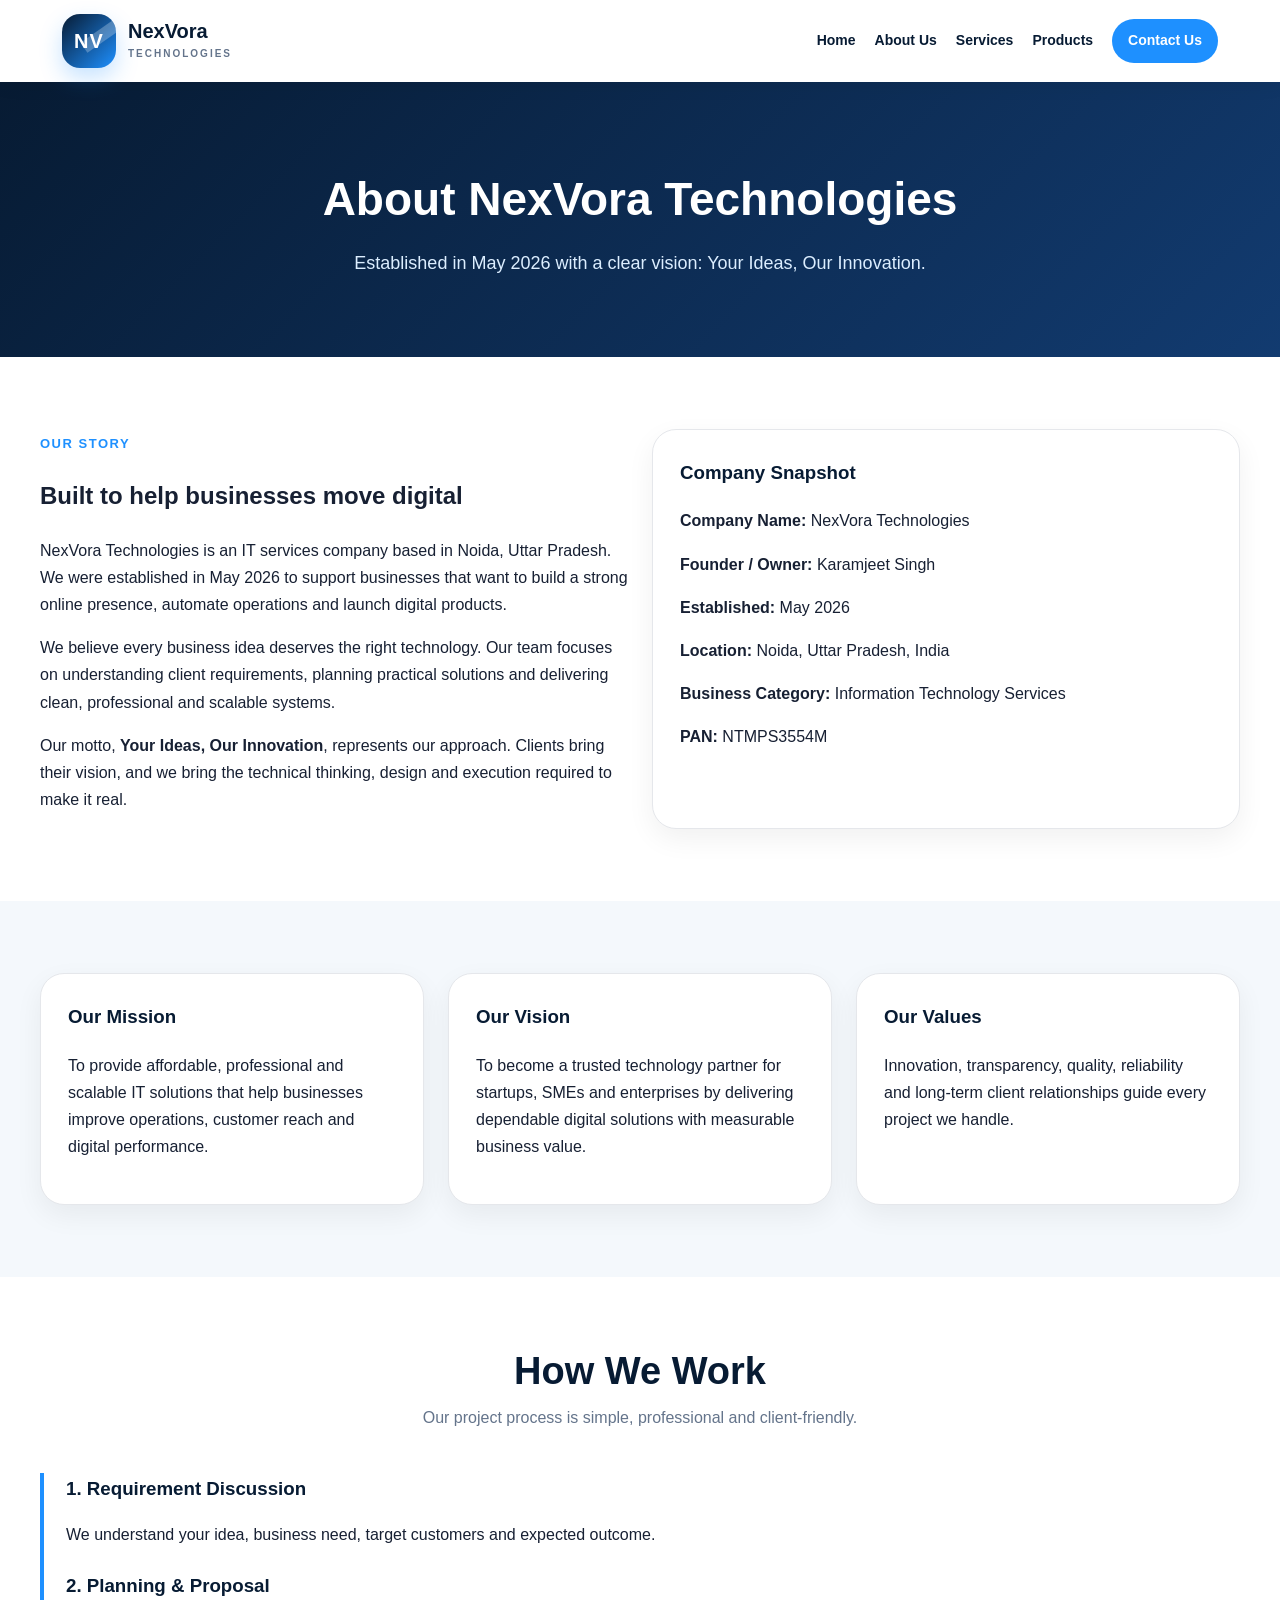
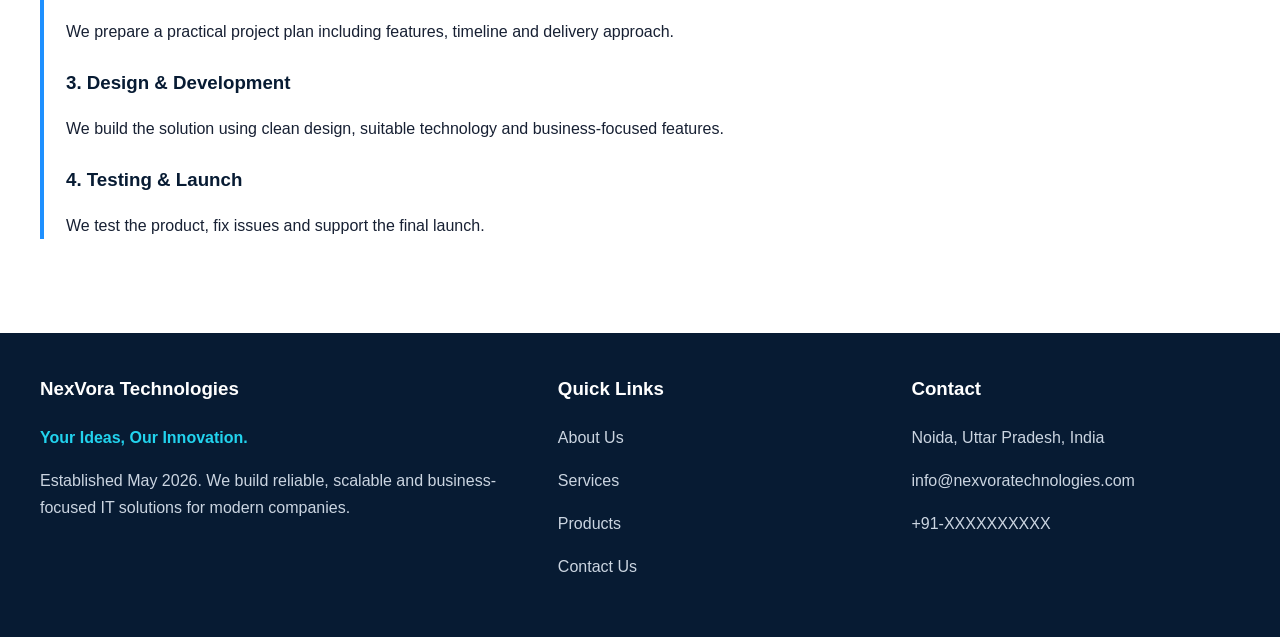
==== about.html @ 5069bb10 "Add files via upload" ====
<!DOCTYPE html>
<html lang="en">
<head>
  <meta charset="UTF-8">
  <meta name="viewport" content="width=device-width, initial-scale=1.0">
  <title>About Us | NexVora Technologies</title>
  <meta name="description" content="NexVora Technologies - Your Ideas, Our Innovation. IT services, software development, websites, apps, products and digital solutions.">
  <link rel="stylesheet" href="style.css">
</head>
<body>

<header class="header">
  <nav class="navbar">
    <a class="brand" href="index.html">
      <div class="logo"><span>NV</span></div>
      <div class="brand-text">
        <b>NexVora</b>
        <small>TECHNOLOGIES</small>
      </div>
    </a>
    <div class="nav-links">
      <a href="index.html">Home</a>
      <a href="about.html">About Us</a>
      <a href="services.html">Services</a>
      <a href="products.html">Products</a>
      <a class="contact-pill" href="contact.html">Contact Us</a>
    </div>
  </nav>
</header>


<section class="page-hero">
  <h1>About NexVora Technologies</h1>
  <p>Established in May 2026 with a clear vision: Your Ideas, Our Innovation.</p>
</section>

<section class="section">
  <div class="container grid grid-2">
    <div>
      <span class="kicker">Our Story</span>
      <h2>Built to help businesses move digital</h2>
      <p>NexVora Technologies is an IT services company based in Noida, Uttar Pradesh. We were established in May 2026 to support businesses that want to build a strong online presence, automate operations and launch digital products.</p>
      <p>We believe every business idea deserves the right technology. Our team focuses on understanding client requirements, planning practical solutions and delivering clean, professional and scalable systems.</p>
      <p>Our motto, <b>Your Ideas, Our Innovation</b>, represents our approach. Clients bring their vision, and we bring the technical thinking, design and execution required to make it real.</p>
    </div>
    <div class="card">
      <h3>Company Snapshot</h3>
      <p><b>Company Name:</b> NexVora Technologies</p>
      <p><b>Founder / Owner:</b> Karamjeet Singh</p>
      <p><b>Established:</b> May 2026</p>
      <p><b>Location:</b> Noida, Uttar Pradesh, India</p>
      <p><b>Business Category:</b> Information Technology Services</p>
      <p><b>PAN:</b> NTMPS3554M</p>
    </div>
  </div>
</section>

<section class="section band">
  <div class="container grid grid-3">
    <div class="card"><h3>Our Mission</h3><p>To provide affordable, professional and scalable IT solutions that help businesses improve operations, customer reach and digital performance.</p></div>
    <div class="card"><h3>Our Vision</h3><p>To become a trusted technology partner for startups, SMEs and enterprises by delivering dependable digital solutions with measurable business value.</p></div>
    <div class="card"><h3>Our Values</h3><p>Innovation, transparency, quality, reliability and long-term client relationships guide every project we handle.</p></div>
  </div>
</section>

<section class="section">
  <div class="container">
    <div class="section-title">
      <h2>How We Work</h2>
      <p>Our project process is simple, professional and client-friendly.</p>
    </div>
    <div class="timeline">
      <div class="timeline-item"><h3>1. Requirement Discussion</h3><p>We understand your idea, business need, target customers and expected outcome.</p></div>
      <div class="timeline-item"><h3>2. Planning & Proposal</h3><p>We prepare a practical project plan including features, timeline and delivery approach.</p></div>
      <div class="timeline-item"><h3>3. Design & Development</h3><p>We build the solution using clean design, suitable technology and business-focused features.</p></div>
      <div class="timeline-item"><h3>4. Testing & Launch</h3><p>We test the product, fix issues and support the final launch.</p></div>
    </div>
  </div>
</section>


<footer class="footer">
  <div class="footer-inner">
    <div>
      <h3>NexVora Technologies</h3>
      <p><span class="tagline">Your Ideas, Our Innovation.</span></p>
      <p>Established May 2026. We build reliable, scalable and business-focused IT solutions for modern companies.</p>
    </div>
    <div>
      <h3>Quick Links</h3>
      <p><a href="about.html">About Us</a></p>
      <p><a href="services.html">Services</a></p>
      <p><a href="products.html">Products</a></p>
      <p><a href="contact.html">Contact Us</a></p>
    </div>
    <div>
      <h3>Contact</h3>
      <p>Noida, Uttar Pradesh, India</p>
      <p>info@nexvoratechnologies.com</p>
      <p>+91-XXXXXXXXXX</p>
    </div>
  </div>
</footer>

</body>
</html>
---- style.css ----
:root{
  --navy:#071b33;
  --navy2:#0c2b52;
  --blue:#1e90ff;
  --cyan:#22d3ee;
  --light:#f4f8fc;
  --soft:#eef6ff;
  --text:#172033;
  --muted:#64748b;
  --white:#fff;
  --border:#e5e7eb;
  --shadow:0 18px 45px rgba(7,27,51,.12);
}
*{box-sizing:border-box}
body{margin:0;font-family:Arial,Helvetica,sans-serif;color:var(--text);background:#fff;line-height:1.7}
a{text-decoration:none;color:inherit}
.header{background:rgba(255,255,255,.94);box-shadow:0 2px 18px rgba(0,0,0,.08);position:sticky;top:0;z-index:50;backdrop-filter:blur(10px)}
.navbar{max-width:1200px;margin:auto;padding:14px 22px;display:flex;align-items:center;justify-content:space-between;gap:18px}
.brand{display:flex;align-items:center;gap:12px;font-weight:800;color:var(--navy)}
.logo{width:54px;height:54px;border-radius:18px;background:linear-gradient(135deg,var(--navy),var(--blue));display:grid;place-items:center;box-shadow:0 10px 22px rgba(30,144,255,.25);position:relative;overflow:hidden}
.logo:after{content:"";position:absolute;width:55px;height:12px;background:rgba(255,255,255,.25);transform:rotate(-35deg);top:12px;right:-18px}
.logo span{color:white;font-size:20px;letter-spacing:1px;z-index:1}
.brand-text b{display:block;font-size:20px;line-height:1;color:var(--navy)}
.brand-text small{display:block;font-size:10px;letter-spacing:2px;color:var(--muted);margin-top:4px}
.nav-links{display:flex;gap:19px;align-items:center;font-weight:700;font-size:14px}
.nav-links a{color:var(--navy)}
.nav-links a:hover,.nav-links .active{color:var(--blue)}
.nav-links .contact-pill{background:var(--blue);color:#fff;padding:10px 16px;border-radius:999px}
.hero{background:radial-gradient(circle at 85% 20%,rgba(34,211,238,.28),transparent 28%),linear-gradient(135deg,var(--navy),var(--navy2) 62%,#1669c6);color:#fff;padding:95px 22px}
.hero-inner{max-width:1200px;margin:auto;display:grid;grid-template-columns:1.12fr .88fr;gap:42px;align-items:center}
.badge{display:inline-block;padding:8px 15px;border-radius:999px;background:rgba(255,255,255,.13);border:1px solid rgba(255,255,255,.24);margin-bottom:18px;font-size:14px}
.hero h1{font-size:54px;line-height:1.08;margin:0 0 20px}
.hero p{font-size:18px;max-width:680px;color:#eaf4ff}
.btns{display:flex;gap:14px;flex-wrap:wrap;margin-top:30px}
.btn{display:inline-block;padding:13px 22px;border-radius:14px;font-weight:800}
.btn-primary{background:white;color:var(--navy)}
.btn-outline{border:1px solid rgba(255,255,255,.45);color:#fff}
.hero-panel{background:rgba(255,255,255,.12);border:1px solid rgba(255,255,255,.22);border-radius:28px;padding:28px;box-shadow:var(--shadow)}
.hero-panel h3{margin-top:0}
.hero-panel ul{padding-left:20px}
.section{padding:72px 22px}
.container{max-width:1200px;margin:auto}
.section-title{text-align:center;margin-bottom:42px}
.section-title h2{font-size:38px;line-height:1.2;color:var(--navy);margin:0 0 10px}
.section-title p{color:var(--muted);max-width:760px;margin:auto}
.grid{display:grid;gap:24px}
.grid-2{grid-template-columns:repeat(2,1fr)}
.grid-3{grid-template-columns:repeat(3,1fr)}
.grid-4{grid-template-columns:repeat(4,1fr)}
.card{background:#fff;border:1px solid var(--border);border-radius:24px;padding:27px;box-shadow:0 10px 28px rgba(0,0,0,.06)}
.card h3{color:var(--navy);margin-top:0}
.icon{width:52px;height:52px;border-radius:16px;background:linear-gradient(135deg,#e8f4ff,#f0fbff);display:grid;place-items:center;font-size:25px;margin-bottom:14px}
.band{background:var(--light)}
.page-hero{padding:78px 22px;text-align:center;background:linear-gradient(135deg,var(--navy),#123b70);color:#fff}
.page-hero h1{font-size:46px;margin:0 0 10px}
.page-hero p{color:#dceeff;font-size:18px;max-width:780px;margin:auto}
.kicker{color:var(--blue);font-weight:800;text-transform:uppercase;letter-spacing:1.5px;font-size:13px}
.list{padding-left:20px}
.stat{background:#fff;border-radius:22px;padding:24px;text-align:center;border:1px solid var(--border)}
.stat strong{font-size:28px;color:var(--blue);display:block}
.timeline{border-left:4px solid var(--blue);padding-left:22px}
.timeline-item{margin-bottom:22px}
.timeline-item h3{margin-bottom:4px;color:var(--navy)}
.form{display:grid;gap:14px}
.form input,.form textarea,.form select{width:100%;padding:14px;border:1px solid #d1d5db;border-radius:14px;font-size:15px}
.form button{border:0;background:var(--blue);color:white;padding:14px;border-radius:14px;font-weight:800;cursor:pointer}
.cta{background:linear-gradient(135deg,var(--navy),var(--blue));color:#fff;border-radius:30px;padding:42px;text-align:center}
.cta p{color:#e6f2ff}
.footer{background:var(--navy);color:#fff;padding:40px 22px}
.footer-inner{max-width:1200px;margin:auto;display:grid;grid-template-columns:1.2fr .8fr .8fr;gap:25px}
.footer p,.footer a{color:#cbd5e1}
.footer h3{margin-top:0}
.tagline{color:var(--cyan);font-weight:800}
@media(max-width:900px){
  .hero-inner,.grid-2,.grid-3,.grid-4,.footer-inner{grid-template-columns:1fr}
  .hero h1{font-size:38px}
  .navbar{align-items:flex-start}
  .nav-links{flex-wrap:wrap;justify-content:flex-end;gap:10px}
}
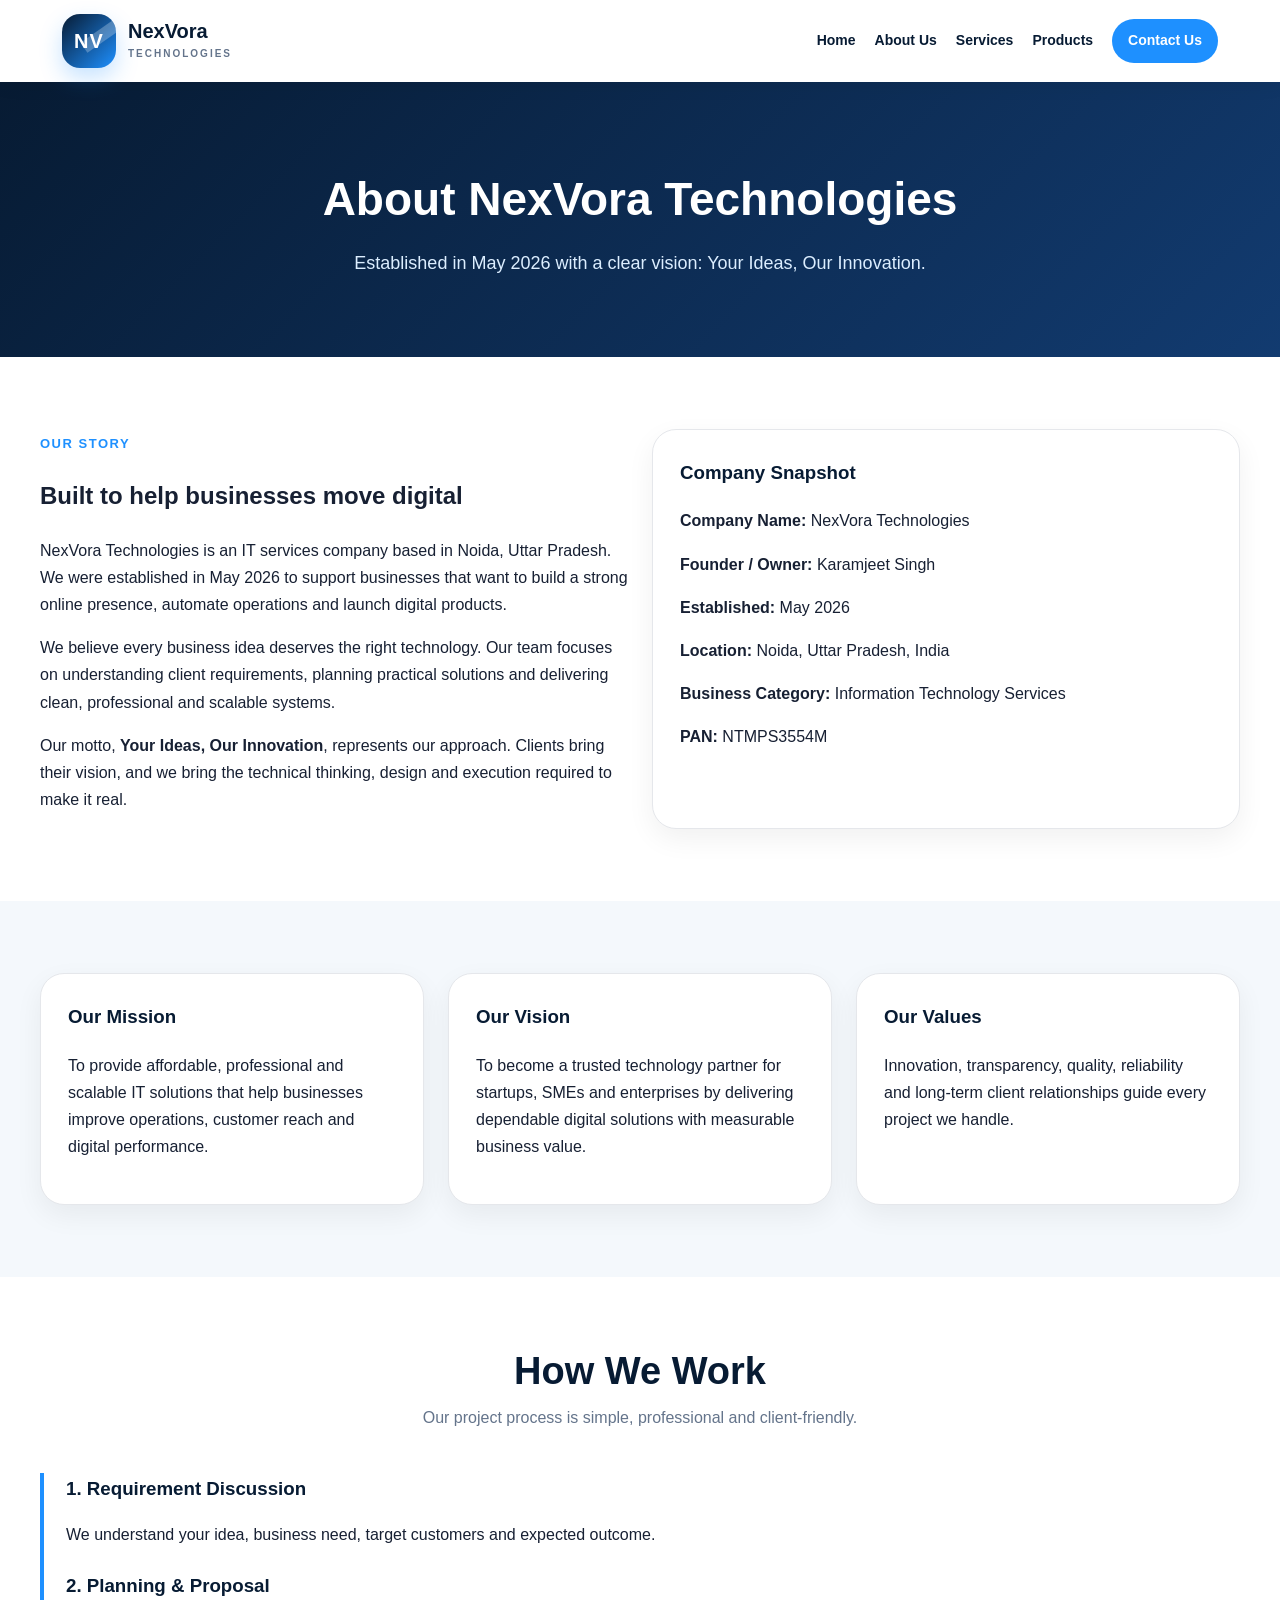
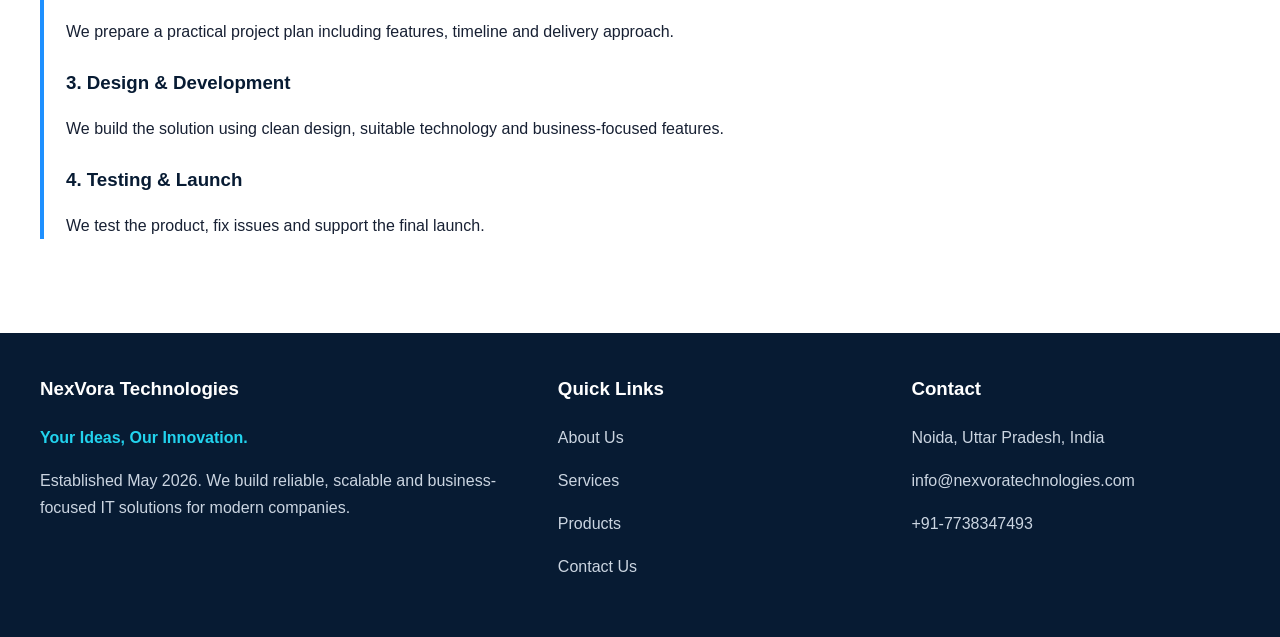
==== commit c718c045: "Update about.html" ====
--- a/about.html
+++ b/about.html
@@ -97,10 +97,10 @@
       <h3>Contact</h3>
       <p>Noida, Uttar Pradesh, India</p>
       <p>info@nexvoratechnologies.com</p>
-      <p>+91-XXXXXXXXXX</p>
+      <p>+91-7738347493</p>
     </div>
   </div>
 </footer>
 
 </body>
-</html>+</html>
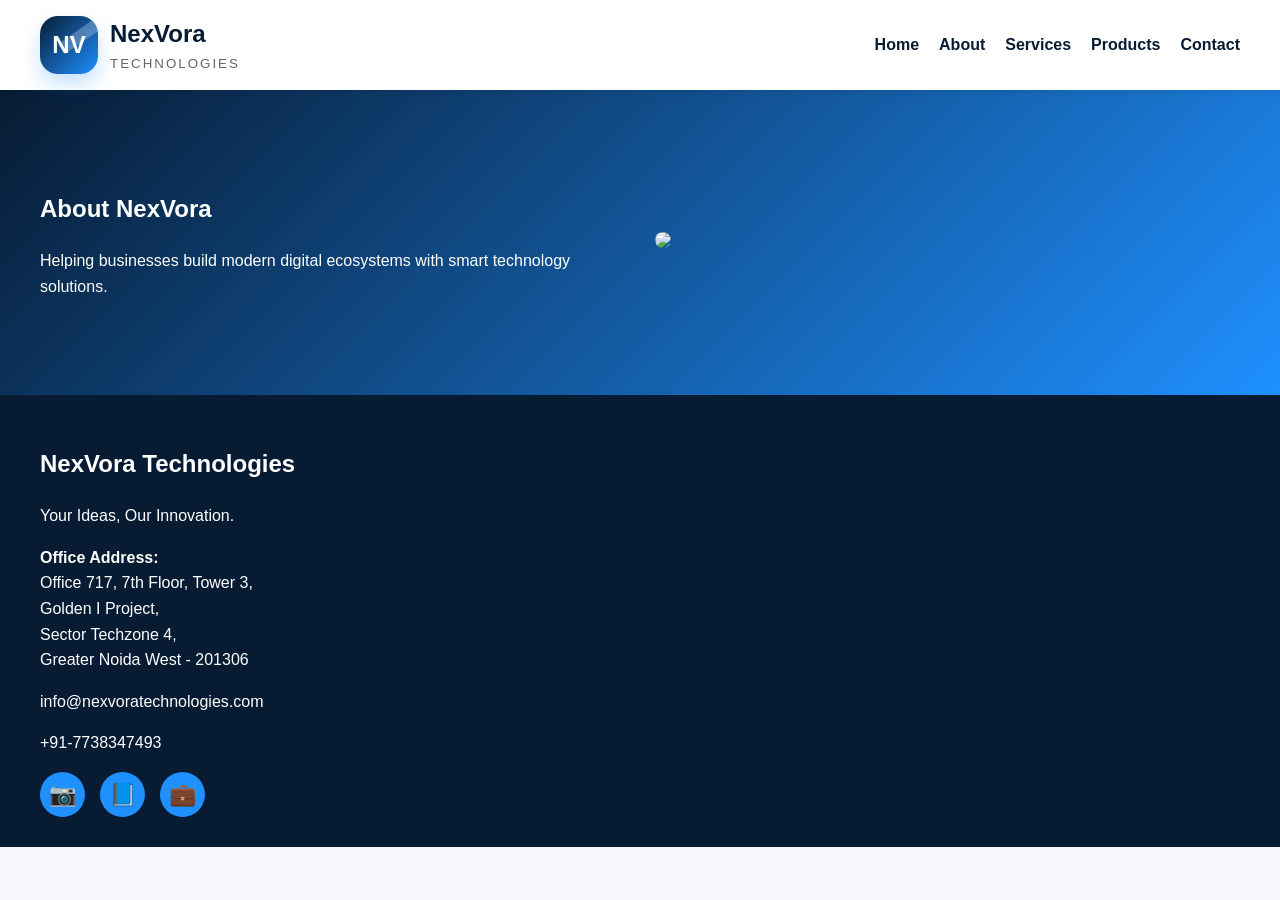
==== commit 1d727993: "Add files via upload" ====
--- a/about.html
+++ b/about.html
@@ -1,106 +1,72 @@
+
 <!DOCTYPE html>
-<html lang="en">
+<html>
 <head>
-  <meta charset="UTF-8">
-  <meta name="viewport" content="width=device-width, initial-scale=1.0">
-  <title>About Us | NexVora Technologies</title>
-  <meta name="description" content="NexVora Technologies - Your Ideas, Our Innovation. IT services, software development, websites, apps, products and digital solutions.">
-  <link rel="stylesheet" href="style.css">
+<title>About | NexVora</title>
+<link rel="stylesheet" href="style.css">
 </head>
 <body>
 
+
 <header class="header">
-  <nav class="navbar">
-    <a class="brand" href="index.html">
-      <div class="logo"><span>NV</span></div>
-      <div class="brand-text">
-        <b>NexVora</b>
-        <small>TECHNOLOGIES</small>
-      </div>
-    </a>
-    <div class="nav-links">
-      <a href="index.html">Home</a>
-      <a href="about.html">About Us</a>
-      <a href="services.html">Services</a>
-      <a href="products.html">Products</a>
-      <a class="contact-pill" href="contact.html">Contact Us</a>
-    </div>
-  </nav>
+<nav class="navbar">
+<a class="brand" href="index.html">
+<div class="logo">NV</div>
+<div class="brand-text">
+<b>NexVora</b>
+<small>TECHNOLOGIES</small>
+</div>
+</a>
+<div class="nav-links">
+<a href="index.html">Home</a>
+<a href="about.html">About</a>
+<a href="services.html">Services</a>
+<a href="products.html">Products</a>
+<a href="contact.html">Contact</a>
+</div>
+</nav>
 </header>
 
 
-<section class="page-hero">
-  <h1>About NexVora Technologies</h1>
-  <p>Established in May 2026 with a clear vision: Your Ideas, Our Innovation.</p>
-</section>
+<section class="hero">
+<div class="hero-inner">
+<div>
+<h1>About NexVora</h1>
+<p>Helping businesses build modern digital ecosystems with smart technology solutions.</p>
+</div>
 
-<section class="section">
-  <div class="container grid grid-2">
-    <div>
-      <span class="kicker">Our Story</span>
-      <h2>Built to help businesses move digital</h2>
-      <p>NexVora Technologies is an IT services company based in Noida, Uttar Pradesh. We were established in May 2026 to support businesses that want to build a strong online presence, automate operations and launch digital products.</p>
-      <p>We believe every business idea deserves the right technology. Our team focuses on understanding client requirements, planning practical solutions and delivering clean, professional and scalable systems.</p>
-      <p>Our motto, <b>Your Ideas, Our Innovation</b>, represents our approach. Clients bring their vision, and we bring the technical thinking, design and execution required to make it real.</p>
-    </div>
-    <div class="card">
-      <h3>Company Snapshot</h3>
-      <p><b>Company Name:</b> NexVora Technologies</p>
-      <p><b>Founder / Owner:</b> Karamjeet Singh</p>
-      <p><b>Established:</b> May 2026</p>
-      <p><b>Location:</b> Noida, Uttar Pradesh, India</p>
-      <p><b>Business Category:</b> Information Technology Services</p>
-      <p><b>PAN:</b> NTMPS3554M</p>
-    </div>
-  </div>
-</section>
-
-<section class="section band">
-  <div class="container grid grid-3">
-    <div class="card"><h3>Our Mission</h3><p>To provide affordable, professional and scalable IT solutions that help businesses improve operations, customer reach and digital performance.</p></div>
-    <div class="card"><h3>Our Vision</h3><p>To become a trusted technology partner for startups, SMEs and enterprises by delivering dependable digital solutions with measurable business value.</p></div>
-    <div class="card"><h3>Our Values</h3><p>Innovation, transparency, quality, reliability and long-term client relationships guide every project we handle.</p></div>
-  </div>
-</section>
-
-<section class="section">
-  <div class="container">
-    <div class="section-title">
-      <h2>How We Work</h2>
-      <p>Our project process is simple, professional and client-friendly.</p>
-    </div>
-    <div class="timeline">
-      <div class="timeline-item"><h3>1. Requirement Discussion</h3><p>We understand your idea, business need, target customers and expected outcome.</p></div>
-      <div class="timeline-item"><h3>2. Planning & Proposal</h3><p>We prepare a practical project plan including features, timeline and delivery approach.</p></div>
-      <div class="timeline-item"><h3>3. Design & Development</h3><p>We build the solution using clean design, suitable technology and business-focused features.</p></div>
-      <div class="timeline-item"><h3>4. Testing & Launch</h3><p>We test the product, fix issues and support the final launch.</p></div>
-    </div>
-  </div>
+<div>
+<img src="https://images.unsplash.com/photo-1522202176988-66273c2fd55f?auto=format&fit=crop&w=1200&q=80">
+</div>
+</div>
 </section>
 
 
 <footer class="footer">
-  <div class="footer-inner">
-    <div>
-      <h3>NexVora Technologies</h3>
-      <p><span class="tagline">Your Ideas, Our Innovation.</span></p>
-      <p>Established May 2026. We build reliable, scalable and business-focused IT solutions for modern companies.</p>
-    </div>
-    <div>
-      <h3>Quick Links</h3>
-      <p><a href="about.html">About Us</a></p>
-      <p><a href="services.html">Services</a></p>
-      <p><a href="products.html">Products</a></p>
-      <p><a href="contact.html">Contact Us</a></p>
-    </div>
-    <div>
-      <h3>Contact</h3>
-      <p>Noida, Uttar Pradesh, India</p>
-      <p>info@nexvoratechnologies.com</p>
-      <p>+91-7738347493</p>
-    </div>
-  </div>
+<div class="footer-inner">
+<div>
+<h2>NexVora Technologies</h2>
+<p>Your Ideas, Our Innovation.</p>
+
+<p><b>Office Address:</b><br>
+Office 717, 7th Floor, Tower 3,<br>
+Golden I Project,<br>
+Sector Techzone 4,<br>
+Greater Noida West - 201306
+</p>
+
+<p>info@nexvoratechnologies.com</p>
+<p>+91-7738347493</p>
+
+<div class="socials">
+<a href="https://instagram.com" target="_blank">📷</a>
+<a href="https://facebook.com" target="_blank">📘</a>
+<a href="https://linkedin.com" target="_blank">💼</a>
+</div>
+</div>
+</div>
 </footer>
+
 
 </body>
 </html>
--- a/style.css
+++ b/style.css
@@ -1,80 +1,67 @@
 
-:root{
-  --navy:#071b33;
-  --navy2:#0c2b52;
-  --blue:#1e90ff;
-  --cyan:#22d3ee;
-  --light:#f4f8fc;
-  --soft:#eef6ff;
-  --text:#172033;
-  --muted:#64748b;
-  --white:#fff;
-  --border:#e5e7eb;
-  --shadow:0 18px 45px rgba(7,27,51,.12);
+body{margin:0;font-family:Arial,sans-serif;background:#f5f7fb;color:#1a1a1a;line-height:1.6}
+.header{background:#fff;padding:15px;box-shadow:0 2px 10px rgba(0,0,0,.08);position:sticky;top:0;z-index:100}
+.navbar{max-width:1200px;margin:auto;display:flex;justify-content:space-between;align-items:center}
+.brand{display:flex;align-items:center;gap:12px;text-decoration:none}
+.logo{
+width:58px;
+height:58px;
+border-radius:18px;
+background:linear-gradient(135deg,#071b33,#1e90ff);
+display:flex;
+align-items:center;
+justify-content:center;
+color:#fff;
+font-size:24px;
+font-weight:bold;
+box-shadow:0 10px 20px rgba(30,144,255,.25);
+position:relative;
+overflow:hidden;
 }
-*{box-sizing:border-box}
-body{margin:0;font-family:Arial,Helvetica,sans-serif;color:var(--text);background:#fff;line-height:1.7}
-a{text-decoration:none;color:inherit}
-.header{background:rgba(255,255,255,.94);box-shadow:0 2px 18px rgba(0,0,0,.08);position:sticky;top:0;z-index:50;backdrop-filter:blur(10px)}
-.navbar{max-width:1200px;margin:auto;padding:14px 22px;display:flex;align-items:center;justify-content:space-between;gap:18px}
-.brand{display:flex;align-items:center;gap:12px;font-weight:800;color:var(--navy)}
-.logo{width:54px;height:54px;border-radius:18px;background:linear-gradient(135deg,var(--navy),var(--blue));display:grid;place-items:center;box-shadow:0 10px 22px rgba(30,144,255,.25);position:relative;overflow:hidden}
-.logo:after{content:"";position:absolute;width:55px;height:12px;background:rgba(255,255,255,.25);transform:rotate(-35deg);top:12px;right:-18px}
-.logo span{color:white;font-size:20px;letter-spacing:1px;z-index:1}
-.brand-text b{display:block;font-size:20px;line-height:1;color:var(--navy)}
-.brand-text small{display:block;font-size:10px;letter-spacing:2px;color:var(--muted);margin-top:4px}
-.nav-links{display:flex;gap:19px;align-items:center;font-weight:700;font-size:14px}
-.nav-links a{color:var(--navy)}
-.nav-links a:hover,.nav-links .active{color:var(--blue)}
-.nav-links .contact-pill{background:var(--blue);color:#fff;padding:10px 16px;border-radius:999px}
-.hero{background:radial-gradient(circle at 85% 20%,rgba(34,211,238,.28),transparent 28%),linear-gradient(135deg,var(--navy),var(--navy2) 62%,#1669c6);color:#fff;padding:95px 22px}
-.hero-inner{max-width:1200px;margin:auto;display:grid;grid-template-columns:1.12fr .88fr;gap:42px;align-items:center}
-.badge{display:inline-block;padding:8px 15px;border-radius:999px;background:rgba(255,255,255,.13);border:1px solid rgba(255,255,255,.24);margin-bottom:18px;font-size:14px}
-.hero h1{font-size:54px;line-height:1.08;margin:0 0 20px}
-.hero p{font-size:18px;max-width:680px;color:#eaf4ff}
-.btns{display:flex;gap:14px;flex-wrap:wrap;margin-top:30px}
-.btn{display:inline-block;padding:13px 22px;border-radius:14px;font-weight:800}
-.btn-primary{background:white;color:var(--navy)}
-.btn-outline{border:1px solid rgba(255,255,255,.45);color:#fff}
-.hero-panel{background:rgba(255,255,255,.12);border:1px solid rgba(255,255,255,.22);border-radius:28px;padding:28px;box-shadow:var(--shadow)}
-.hero-panel h3{margin-top:0}
-.hero-panel ul{padding-left:20px}
-.section{padding:72px 22px}
+.logo::after{
+content:'';
+position:absolute;
+width:60px;
+height:12px;
+background:rgba(255,255,255,.25);
+transform:rotate(-35deg);
+top:10px;
+right:-18px;
+}
+.brand-text b{font-size:24px;color:#071b33}
+.brand-text small{display:block;color:#666;letter-spacing:2px}
+.nav-links{display:flex;gap:20px}
+.nav-links a{text-decoration:none;color:#071b33;font-weight:bold}
+.hero{padding:80px 20px;background:linear-gradient(135deg,#071b33,#1e90ff);color:#fff}
+.hero-inner{max-width:1200px;margin:auto;display:grid;grid-template-columns:1fr 1fr;gap:30px;align-items:center}
+.hero img,.team-img{width:100%;border-radius:24px}
+.section{padding:60px 20px}
 .container{max-width:1200px;margin:auto}
-.section-title{text-align:center;margin-bottom:42px}
-.section-title h2{font-size:38px;line-height:1.2;color:var(--navy);margin:0 0 10px}
-.section-title p{color:var(--muted);max-width:760px;margin:auto}
 .grid{display:grid;gap:24px}
-.grid-2{grid-template-columns:repeat(2,1fr)}
 .grid-3{grid-template-columns:repeat(3,1fr)}
-.grid-4{grid-template-columns:repeat(4,1fr)}
-.card{background:#fff;border:1px solid var(--border);border-radius:24px;padding:27px;box-shadow:0 10px 28px rgba(0,0,0,.06)}
-.card h3{color:var(--navy);margin-top:0}
-.icon{width:52px;height:52px;border-radius:16px;background:linear-gradient(135deg,#e8f4ff,#f0fbff);display:grid;place-items:center;font-size:25px;margin-bottom:14px}
-.band{background:var(--light)}
-.page-hero{padding:78px 22px;text-align:center;background:linear-gradient(135deg,var(--navy),#123b70);color:#fff}
-.page-hero h1{font-size:46px;margin:0 0 10px}
-.page-hero p{color:#dceeff;font-size:18px;max-width:780px;margin:auto}
-.kicker{color:var(--blue);font-weight:800;text-transform:uppercase;letter-spacing:1.5px;font-size:13px}
-.list{padding-left:20px}
-.stat{background:#fff;border-radius:22px;padding:24px;text-align:center;border:1px solid var(--border)}
-.stat strong{font-size:28px;color:var(--blue);display:block}
-.timeline{border-left:4px solid var(--blue);padding-left:22px}
-.timeline-item{margin-bottom:22px}
-.timeline-item h3{margin-bottom:4px;color:var(--navy)}
-.form{display:grid;gap:14px}
-.form input,.form textarea,.form select{width:100%;padding:14px;border:1px solid #d1d5db;border-radius:14px;font-size:15px}
-.form button{border:0;background:var(--blue);color:white;padding:14px;border-radius:14px;font-weight:800;cursor:pointer}
-.cta{background:linear-gradient(135deg,var(--navy),var(--blue));color:#fff;border-radius:30px;padding:42px;text-align:center}
-.cta p{color:#e6f2ff}
-.footer{background:var(--navy);color:#fff;padding:40px 22px}
-.footer-inner{max-width:1200px;margin:auto;display:grid;grid-template-columns:1.2fr .8fr .8fr;gap:25px}
-.footer p,.footer a{color:#cbd5e1}
-.footer h3{margin-top:0}
-.tagline{color:var(--cyan);font-weight:800}
-@media(max-width:900px){
-  .hero-inner,.grid-2,.grid-3,.grid-4,.footer-inner{grid-template-columns:1fr}
-  .hero h1{font-size:38px}
-  .navbar{align-items:flex-start}
-  .nav-links{flex-wrap:wrap;justify-content:flex-end;gap:10px}
+.card{background:#fff;padding:24px;border-radius:20px;box-shadow:0 10px 20px rgba(0,0,0,.08)}
+.footer{background:#071b33;color:#fff;padding:30px}
+.footer-inner{max-width:1200px;margin:auto;display:flex;justify-content:space-between;align-items:flex-start;gap:20px;flex-wrap:wrap}
+.socials{
+display:flex;
+gap:15px;
+margin-top:15px;
 }
+.socials a{
+width:45px;
+height:45px;
+border-radius:50%;
+background:#1e90ff;
+color:#fff;
+display:flex;
+align-items:center;
+justify-content:center;
+text-decoration:none;
+font-size:22px;
+transition:.3s;
+}
+.socials a:hover{
+transform:translateY(-4px);
+background:#071b33;
+}
+@media(max-width:900px){.hero-inner,.grid-3{grid-template-columns:1fr}}
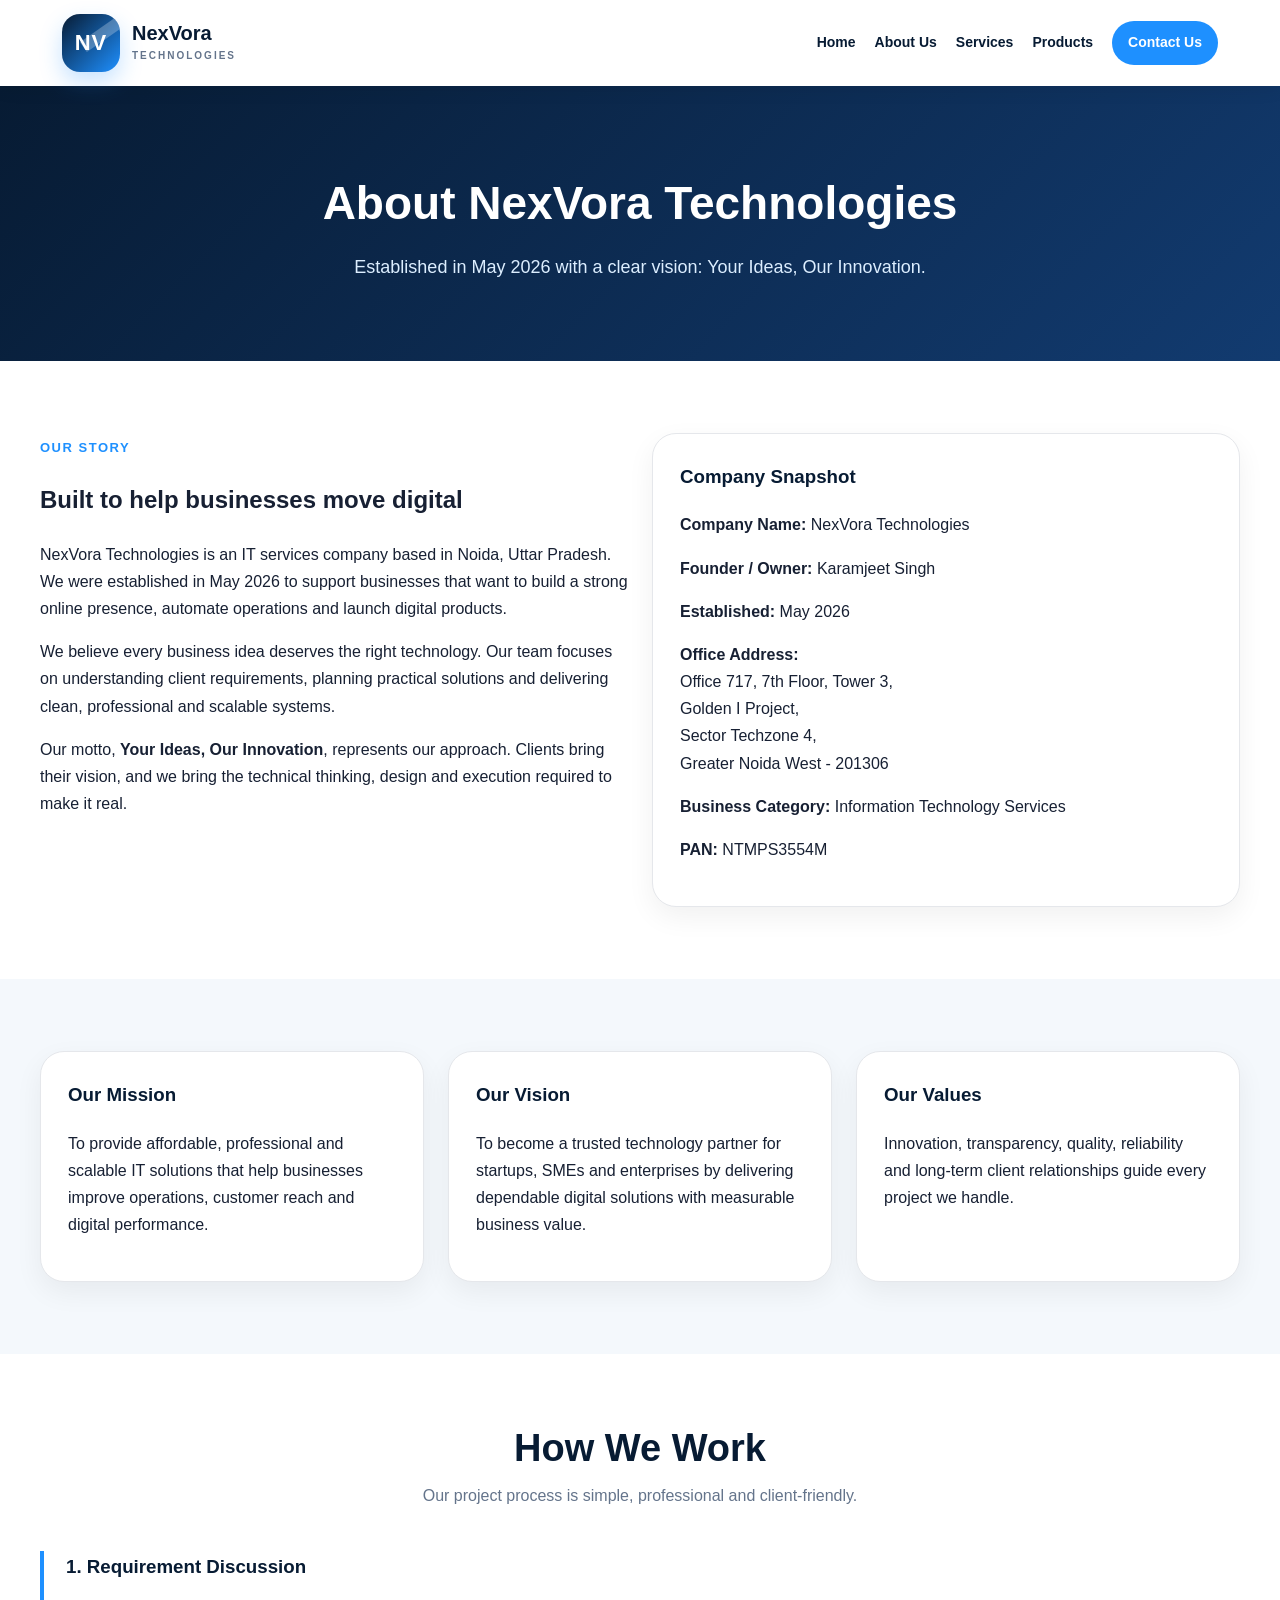
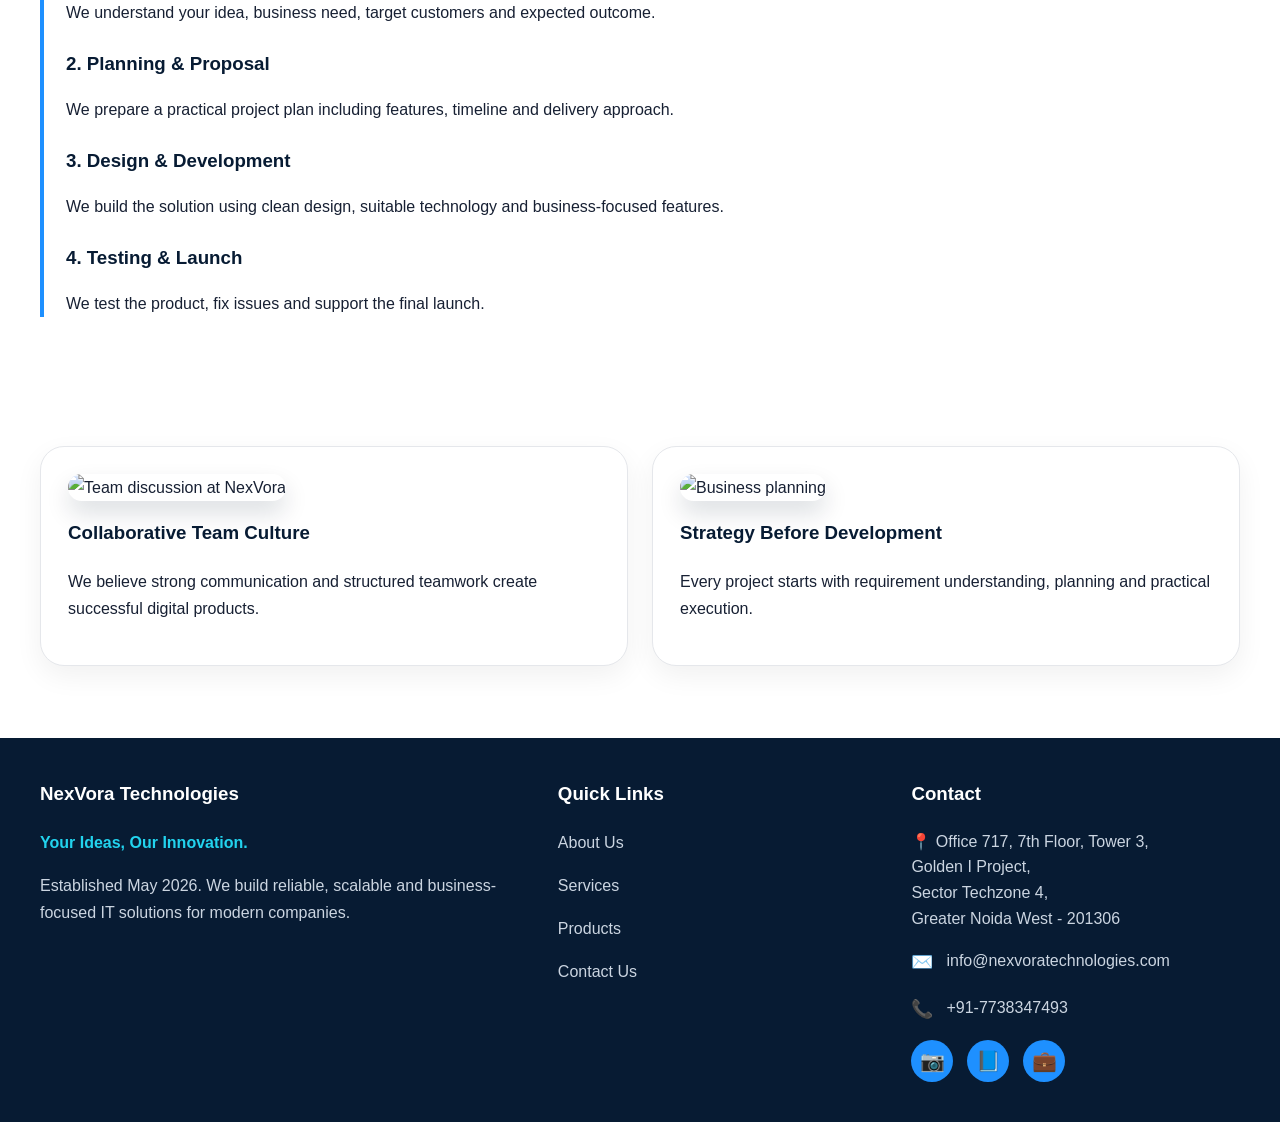
==== commit ab5c4167: "Add files via upload" ====
--- a/about.html
+++ b/about.html
@@ -1,72 +1,133 @@
-
 <!DOCTYPE html>
-<html>
+<html lang="en">
 <head>
-<title>About | NexVora</title>
-<link rel="stylesheet" href="style.css">
+  <meta charset="UTF-8">
+  <meta name="viewport" content="width=device-width, initial-scale=1.0">
+  <title>About Us | NexVora Technologies</title>
+  <meta name="description" content="NexVora Technologies - Your Ideas, Our Innovation. IT services, software development, websites, apps, products and digital solutions.">
+  <link rel="stylesheet" href="style.css">
 </head>
 <body>
 
-
 <header class="header">
-<nav class="navbar">
-<a class="brand" href="index.html">
-<div class="logo">NV</div>
-<div class="brand-text">
-<b>NexVora</b>
-<small>TECHNOLOGIES</small>
-</div>
-</a>
-<div class="nav-links">
-<a href="index.html">Home</a>
-<a href="about.html">About</a>
-<a href="services.html">Services</a>
-<a href="products.html">Products</a>
-<a href="contact.html">Contact</a>
-</div>
-</nav>
+  <nav class="navbar">
+    <a class="brand" href="index.html">
+      <div class="logo"><span>NV</span></div>
+      <div class="brand-text">
+        <b>NexVora</b>
+        <small>TECHNOLOGIES</small>
+      </div>
+    </a>
+    <div class="nav-links">
+      <a href="index.html">Home</a>
+      <a href="about.html">About Us</a>
+      <a href="services.html">Services</a>
+      <a href="products.html">Products</a>
+      <a class="contact-pill" href="contact.html">Contact Us</a>
+    </div>
+  </nav>
 </header>
 
 
-<section class="hero">
-<div class="hero-inner">
-<div>
-<h1>About NexVora</h1>
-<p>Helping businesses build modern digital ecosystems with smart technology solutions.</p>
-</div>
+<section class="page-hero">
+  <h1>About NexVora Technologies</h1>
+  <p>Established in May 2026 with a clear vision: Your Ideas, Our Innovation.</p>
+</section>
 
-<div>
-<img src="https://images.unsplash.com/photo-1522202176988-66273c2fd55f?auto=format&fit=crop&w=1200&q=80">
-</div>
-</div>
+<section class="section">
+  <div class="container grid grid-2">
+    <div>
+      <span class="kicker">Our Story</span>
+      <h2>Built to help businesses move digital</h2>
+      <p>NexVora Technologies is an IT services company based in Noida, Uttar Pradesh. We were established in May 2026 to support businesses that want to build a strong online presence, automate operations and launch digital products.</p>
+      <p>We believe every business idea deserves the right technology. Our team focuses on understanding client requirements, planning practical solutions and delivering clean, professional and scalable systems.</p>
+      <p>Our motto, <b>Your Ideas, Our Innovation</b>, represents our approach. Clients bring their vision, and we bring the technical thinking, design and execution required to make it real.</p>
+    </div>
+    <div class="card">
+      <h3>Company Snapshot</h3>
+      <p><b>Company Name:</b> NexVora Technologies</p>
+      <p><b>Founder / Owner:</b> Karamjeet Singh</p>
+      <p><b>Established:</b> May 2026</p>
+      <p><b>Office Address:</b><br>Office 717, 7th Floor, Tower 3,<br>
+Golden I Project,<br>
+Sector Techzone 4,<br>
+Greater Noida West - 201306</p>
+      <p><b>Business Category:</b> Information Technology Services</p>
+      <p><b>PAN:</b> NTMPS3554M</p>
+    </div>
+  </div>
+</section>
+
+<section class="section band">
+  <div class="container grid grid-3">
+    <div class="card"><h3>Our Mission</h3><p>To provide affordable, professional and scalable IT solutions that help businesses improve operations, customer reach and digital performance.</p></div>
+    <div class="card"><h3>Our Vision</h3><p>To become a trusted technology partner for startups, SMEs and enterprises by delivering dependable digital solutions with measurable business value.</p></div>
+    <div class="card"><h3>Our Values</h3><p>Innovation, transparency, quality, reliability and long-term client relationships guide every project we handle.</p></div>
+  </div>
+</section>
+
+<section class="section">
+  <div class="container">
+    <div class="section-title">
+      <h2>How We Work</h2>
+      <p>Our project process is simple, professional and client-friendly.</p>
+    </div>
+    <div class="timeline">
+      <div class="timeline-item"><h3>1. Requirement Discussion</h3><p>We understand your idea, business need, target customers and expected outcome.</p></div>
+      <div class="timeline-item"><h3>2. Planning & Proposal</h3><p>We prepare a practical project plan including features, timeline and delivery approach.</p></div>
+      <div class="timeline-item"><h3>3. Design & Development</h3><p>We build the solution using clean design, suitable technology and business-focused features.</p></div>
+      <div class="timeline-item"><h3>4. Testing & Launch</h3><p>We test the product, fix issues and support the final launch.</p></div>
+    </div>
+  </div>
 </section>
 
 
+
+<section class="section visual-section">
+  <div class="container grid grid-2">
+    <div class="card image-card">
+      <img src="https://images.unsplash.com/photo-1522202176988-66273c2fd55f?auto=format&fit=crop&w=1000&q=80" alt="Team discussion at NexVora">
+      <h3>Collaborative Team Culture</h3>
+      <p>We believe strong communication and structured teamwork create successful digital products.</p>
+    </div>
+    <div class="card image-card">
+      <img src="https://images.unsplash.com/photo-1552664730-d307ca884978?auto=format&fit=crop&w=1000&q=80" alt="Business planning">
+      <h3>Strategy Before Development</h3>
+      <p>Every project starts with requirement understanding, planning and practical execution.</p>
+    </div>
+  </div>
+</section>
+
 <footer class="footer">
-<div class="footer-inner">
-<div>
-<h2>NexVora Technologies</h2>
-<p>Your Ideas, Our Innovation.</p>
-
-<p><b>Office Address:</b><br>
-Office 717, 7th Floor, Tower 3,<br>
+  <div class="footer-inner">
+    <div>
+      <h3>NexVora Technologies</h3>
+      <p><span class="tagline">Your Ideas, Our Innovation.</span></p>
+      <p>Established May 2026. We build reliable, scalable and business-focused IT solutions for modern companies.</p>
+    </div>
+    <div>
+      <h3>Quick Links</h3>
+      <p><a href="about.html">About Us</a></p>
+      <p><a href="services.html">Services</a></p>
+      <p><a href="products.html">Products</a></p>
+      <p><a href="contact.html">Contact Us</a></p>
+    </div>
+    <div>
+      <h3>Contact</h3>
+      <p class="contact-line address-line">📍 Office 717, 7th Floor, Tower 3,<br>
 Golden I Project,<br>
 Sector Techzone 4,<br>
-Greater Noida West - 201306
-</p>
-
-<p>info@nexvoratechnologies.com</p>
-<p>+91-7738347493</p>
-
-<div class="socials">
-<a href="https://instagram.com" target="_blank">📷</a>
-<a href="https://facebook.com" target="_blank">📘</a>
-<a href="https://linkedin.com" target="_blank">💼</a>
-</div>
-</div>
-</div>
+Greater Noida West - 201306</p>
+      <p class="contact-line"><span class="contact-icon">✉️</span> <a href="mailto:info@nexvoratechnologies.com">info@nexvoratechnologies.com</a></p>
+      <p class="contact-line"><span class="contact-icon">📞</span> <a href="tel:+917738347493">+91-7738347493</a></p>
+      <div class="socials">
+        <a href="https://instagram.com" target="_blank" aria-label="Instagram">📷</a>
+        <a href="https://facebook.com" target="_blank" aria-label="Facebook">📘</a>
+        <a href="https://linkedin.com" target="_blank" aria-label="LinkedIn">💼</a>
+      </div>
+    </div>
+  </div>
 </footer>
-
 
 </body>
 </html>
--- a/style.css
+++ b/style.css
@@ -1,67 +1,156 @@
 
-body{margin:0;font-family:Arial,sans-serif;background:#f5f7fb;color:#1a1a1a;line-height:1.6}
-.header{background:#fff;padding:15px;box-shadow:0 2px 10px rgba(0,0,0,.08);position:sticky;top:0;z-index:100}
-.navbar{max-width:1200px;margin:auto;display:flex;justify-content:space-between;align-items:center}
-.brand{display:flex;align-items:center;gap:12px;text-decoration:none}
+:root{
+  --navy:#071b33;
+  --navy2:#0c2b52;
+  --blue:#1e90ff;
+  --cyan:#22d3ee;
+  --light:#f4f8fc;
+  --soft:#eef6ff;
+  --text:#172033;
+  --muted:#64748b;
+  --white:#fff;
+  --border:#e5e7eb;
+  --shadow:0 18px 45px rgba(7,27,51,.12);
+}
+*{box-sizing:border-box}
+body{margin:0;font-family:Arial,Helvetica,sans-serif;color:var(--text);background:#fff;line-height:1.7}
+a{text-decoration:none;color:inherit}
+.header{background:rgba(255,255,255,.94);box-shadow:0 2px 18px rgba(0,0,0,.08);position:sticky;top:0;z-index:50;backdrop-filter:blur(10px)}
+.navbar{max-width:1200px;margin:auto;padding:14px 22px;display:flex;align-items:center;justify-content:space-between;gap:18px}
+.brand{display:flex;align-items:center;gap:12px;font-weight:800;color:var(--navy)}
+.logo{width:54px;height:54px;border-radius:18px;background:linear-gradient(135deg,var(--navy),var(--blue));display:grid;place-items:center;box-shadow:0 10px 22px rgba(30,144,255,.25);position:relative;overflow:hidden}
+.logo:after{content:"";position:absolute;width:55px;height:12px;background:rgba(255,255,255,.25);transform:rotate(-35deg);top:12px;right:-18px}
+.logo span{color:white;font-size:20px;letter-spacing:1px;z-index:1}
+.brand-text b{display:block;font-size:20px;line-height:1;color:var(--navy)}
+.brand-text small{display:block;font-size:10px;letter-spacing:2px;color:var(--muted);margin-top:4px}
+.nav-links{display:flex;gap:19px;align-items:center;font-weight:700;font-size:14px}
+.nav-links a{color:var(--navy)}
+.nav-links a:hover,.nav-links .active{color:var(--blue)}
+.nav-links .contact-pill{background:var(--blue);color:#fff;padding:10px 16px;border-radius:999px}
+.hero{background:radial-gradient(circle at 85% 20%,rgba(34,211,238,.28),transparent 28%),linear-gradient(135deg,var(--navy),var(--navy2) 62%,#1669c6);color:#fff;padding:95px 22px}
+.hero-inner{max-width:1200px;margin:auto;display:grid;grid-template-columns:1.12fr .88fr;gap:42px;align-items:center}
+.badge{display:inline-block;padding:8px 15px;border-radius:999px;background:rgba(255,255,255,.13);border:1px solid rgba(255,255,255,.24);margin-bottom:18px;font-size:14px}
+.hero h1{font-size:54px;line-height:1.08;margin:0 0 20px}
+.hero p{font-size:18px;max-width:680px;color:#eaf4ff}
+.btns{display:flex;gap:14px;flex-wrap:wrap;margin-top:30px}
+.btn{display:inline-block;padding:13px 22px;border-radius:14px;font-weight:800}
+.btn-primary{background:white;color:var(--navy)}
+.btn-outline{border:1px solid rgba(255,255,255,.45);color:#fff}
+.hero-panel{background:rgba(255,255,255,.12);border:1px solid rgba(255,255,255,.22);border-radius:28px;padding:28px;box-shadow:var(--shadow)}
+.hero-panel h3{margin-top:0}
+.hero-panel ul{padding-left:20px}
+.section{padding:72px 22px}
+.container{max-width:1200px;margin:auto}
+.section-title{text-align:center;margin-bottom:42px}
+.section-title h2{font-size:38px;line-height:1.2;color:var(--navy);margin:0 0 10px}
+.section-title p{color:var(--muted);max-width:760px;margin:auto}
+.grid{display:grid;gap:24px}
+.grid-2{grid-template-columns:repeat(2,1fr)}
+.grid-3{grid-template-columns:repeat(3,1fr)}
+.grid-4{grid-template-columns:repeat(4,1fr)}
+.card{background:#fff;border:1px solid var(--border);border-radius:24px;padding:27px;box-shadow:0 10px 28px rgba(0,0,0,.06)}
+.card h3{color:var(--navy);margin-top:0}
+.icon{width:52px;height:52px;border-radius:16px;background:linear-gradient(135deg,#e8f4ff,#f0fbff);display:grid;place-items:center;font-size:25px;margin-bottom:14px}
+.band{background:var(--light)}
+.page-hero{padding:78px 22px;text-align:center;background:linear-gradient(135deg,var(--navy),#123b70);color:#fff}
+.page-hero h1{font-size:46px;margin:0 0 10px}
+.page-hero p{color:#dceeff;font-size:18px;max-width:780px;margin:auto}
+.kicker{color:var(--blue);font-weight:800;text-transform:uppercase;letter-spacing:1.5px;font-size:13px}
+.list{padding-left:20px}
+.stat{background:#fff;border-radius:22px;padding:24px;text-align:center;border:1px solid var(--border)}
+.stat strong{font-size:28px;color:var(--blue);display:block}
+.timeline{border-left:4px solid var(--blue);padding-left:22px}
+.timeline-item{margin-bottom:22px}
+.timeline-item h3{margin-bottom:4px;color:var(--navy)}
+.form{display:grid;gap:14px}
+.form input,.form textarea,.form select{width:100%;padding:14px;border:1px solid #d1d5db;border-radius:14px;font-size:15px}
+.form button{border:0;background:var(--blue);color:white;padding:14px;border-radius:14px;font-weight:800;cursor:pointer}
+.cta{background:linear-gradient(135deg,var(--navy),var(--blue));color:#fff;border-radius:30px;padding:42px;text-align:center}
+.cta p{color:#e6f2ff}
+.footer{background:var(--navy);color:#fff;padding:40px 22px}
+.footer-inner{max-width:1200px;margin:auto;display:grid;grid-template-columns:1.2fr .8fr .8fr;gap:25px}
+.footer p,.footer a{color:#cbd5e1}
+.footer h3{margin-top:0}
+.tagline{color:var(--cyan);font-weight:800}
+@media(max-width:900px){
+  .hero-inner,.grid-2,.grid-3,.grid-4,.footer-inner{grid-template-columns:1fr}
+  .hero h1{font-size:38px}
+  .navbar{align-items:flex-start}
+  .nav-links{flex-wrap:wrap;justify-content:flex-end;gap:10px}
+}
+
+
+/* NexVora enhancement: logo, images, contact icons, social links */
 .logo{
-width:58px;
-height:58px;
-border-radius:18px;
-background:linear-gradient(135deg,#071b33,#1e90ff);
-display:flex;
-align-items:center;
-justify-content:center;
-color:#fff;
-font-size:24px;
-font-weight:bold;
-box-shadow:0 10px 20px rgba(30,144,255,.25);
-position:relative;
-overflow:hidden;
+  width:58px;
+  height:58px;
+  border-radius:18px;
+  background:linear-gradient(135deg,#071b33,#1e90ff);
+  display:grid;
+  place-items:center;
+  box-shadow:0 10px 22px rgba(30,144,255,.25);
+  position:relative;
+  overflow:hidden;
 }
-.logo::after{
-content:'';
-position:absolute;
-width:60px;
-height:12px;
-background:rgba(255,255,255,.25);
-transform:rotate(-35deg);
-top:10px;
-right:-18px;
+.logo:after{
+  content:"";
+  position:absolute;
+  width:60px;
+  height:12px;
+  background:rgba(255,255,255,.25);
+  transform:rotate(-35deg);
+  top:10px;
+  right:-18px;
 }
-.brand-text b{font-size:24px;color:#071b33}
-.brand-text small{display:block;color:#666;letter-spacing:2px}
-.nav-links{display:flex;gap:20px}
-.nav-links a{text-decoration:none;color:#071b33;font-weight:bold}
-.hero{padding:80px 20px;background:linear-gradient(135deg,#071b33,#1e90ff);color:#fff}
-.hero-inner{max-width:1200px;margin:auto;display:grid;grid-template-columns:1fr 1fr;gap:30px;align-items:center}
-.hero img,.team-img{width:100%;border-radius:24px}
-.section{padding:60px 20px}
-.container{max-width:1200px;margin:auto}
-.grid{display:grid;gap:24px}
-.grid-3{grid-template-columns:repeat(3,1fr)}
-.card{background:#fff;padding:24px;border-radius:20px;box-shadow:0 10px 20px rgba(0,0,0,.08)}
-.footer{background:#071b33;color:#fff;padding:30px}
-.footer-inner{max-width:1200px;margin:auto;display:flex;justify-content:space-between;align-items:flex-start;gap:20px;flex-wrap:wrap}
+.logo span{
+  color:white;
+  font-size:22px;
+  font-weight:900;
+  letter-spacing:1px;
+  z-index:1;
+}
+.visual-section{
+  padding-top:35px;
+}
+.image-card img{
+  width:100%;
+  height:230px;
+  object-fit:cover;
+  border-radius:18px;
+  margin-bottom:16px;
+  box-shadow:0 12px 24px rgba(7,27,51,.14);
+}
+.contact-line{
+  display:flex;
+  gap:8px;
+  align-items:flex-start;
+}
+.address-line{
+  line-height:1.6;
+}
+.contact-icon{
+  font-size:18px;
+  margin-right:5px;
+}
 .socials{
-display:flex;
-gap:15px;
-margin-top:15px;
+  display:flex;
+  gap:14px;
+  margin-top:16px;
 }
 .socials a{
-width:45px;
-height:45px;
-border-radius:50%;
-background:#1e90ff;
-color:#fff;
-display:flex;
-align-items:center;
-justify-content:center;
-text-decoration:none;
-font-size:22px;
-transition:.3s;
+  width:42px;
+  height:42px;
+  border-radius:50%;
+  background:#1e90ff;
+  color:#fff !important;
+  display:flex;
+  align-items:center;
+  justify-content:center;
+  text-decoration:none;
+  font-size:20px;
+  transition:.3s;
 }
 .socials a:hover{
-transform:translateY(-4px);
-background:#071b33;
+  transform:translateY(-4px);
+  background:#22d3ee;
 }
-@media(max-width:900px){.hero-inner,.grid-3{grid-template-columns:1fr}}
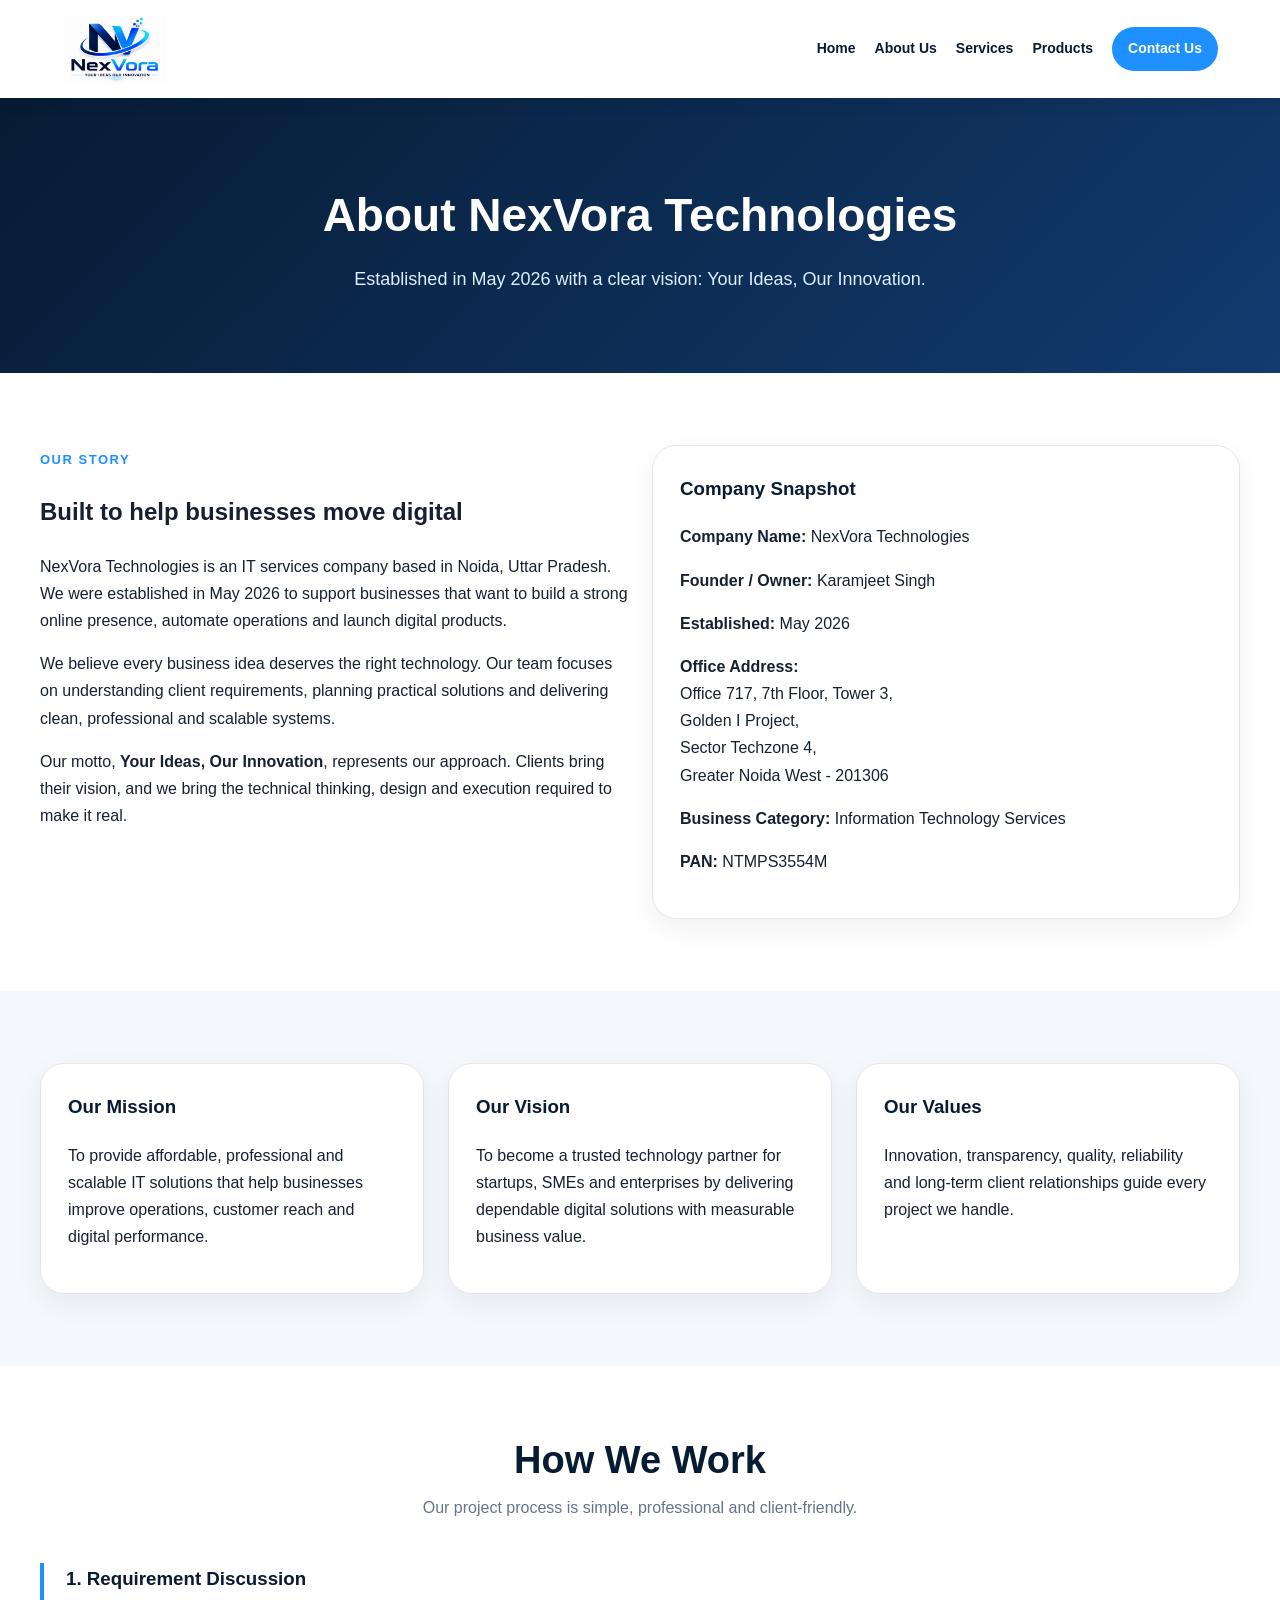
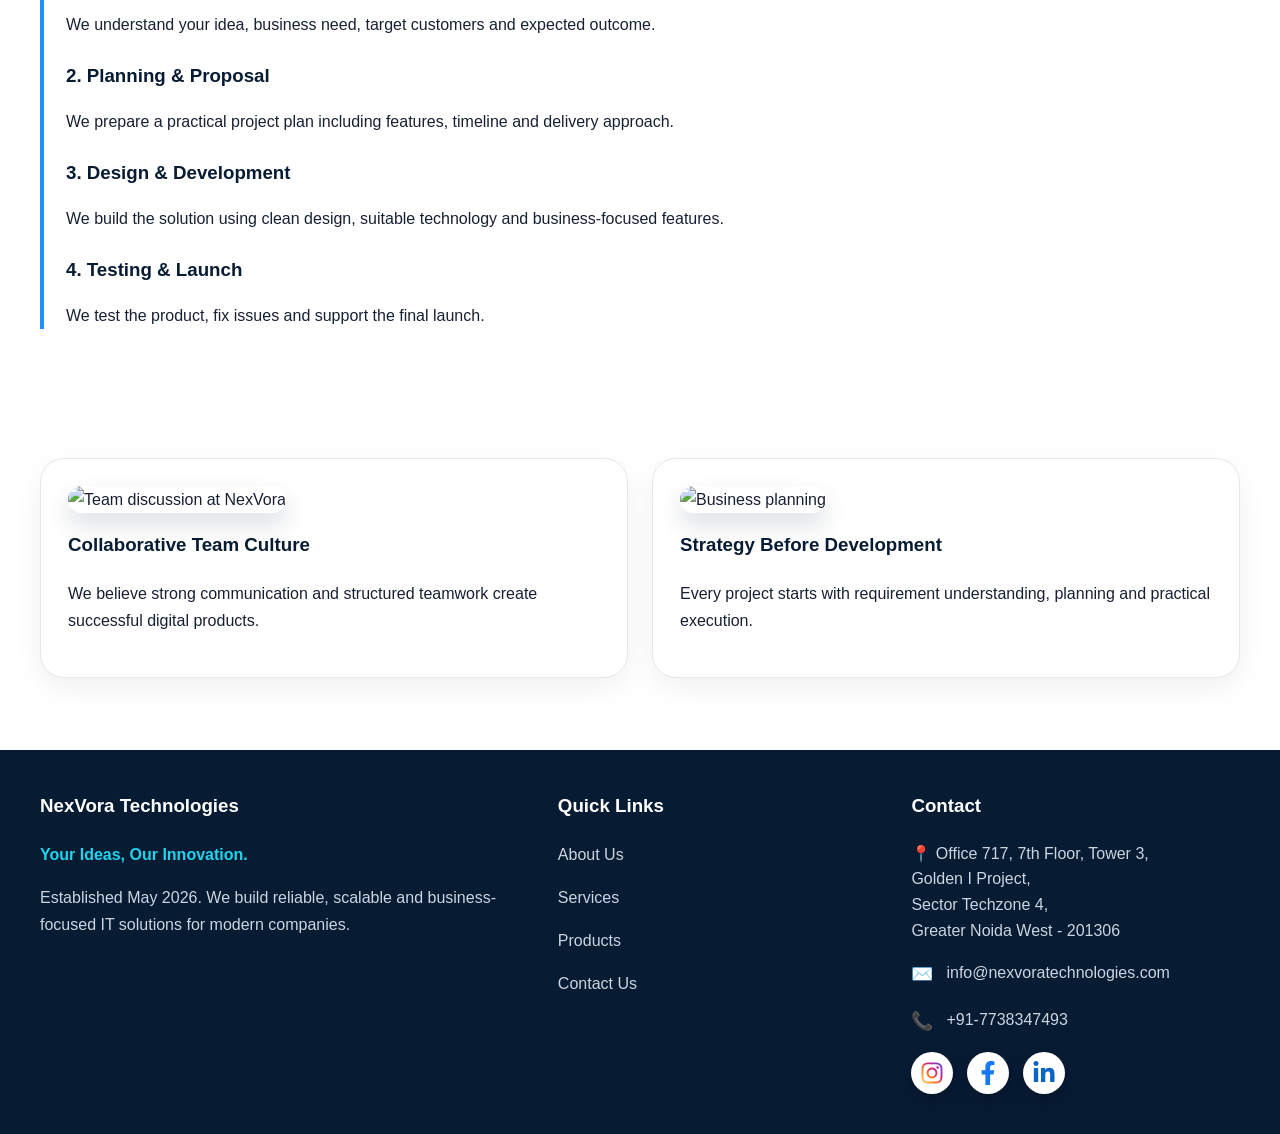
==== commit 9c578d7d: "Add files via upload" ====
--- a/about.html
+++ b/about.html
@@ -12,11 +12,7 @@
 <header class="header">
   <nav class="navbar">
     <a class="brand" href="index.html">
-      <div class="logo"><span>NV</span></div>
-      <div class="brand-text">
-        <b>NexVora</b>
-        <small>TECHNOLOGIES</small>
-      </div>
+      <img class="site-logo" src="assets/nexvora-logo.png" alt="NexVora Technologies Logo">
     </a>
     <div class="nav-links">
       <a href="index.html">Home</a>
@@ -121,9 +117,9 @@
       <p class="contact-line"><span class="contact-icon">✉️</span> <a href="mailto:info@nexvoratechnologies.com">info@nexvoratechnologies.com</a></p>
       <p class="contact-line"><span class="contact-icon">📞</span> <a href="tel:+917738347493">+91-7738347493</a></p>
       <div class="socials">
-        <a href="https://instagram.com" target="_blank" aria-label="Instagram">📷</a>
-        <a href="https://facebook.com" target="_blank" aria-label="Facebook">📘</a>
-        <a href="https://linkedin.com" target="_blank" aria-label="LinkedIn">💼</a>
+        <a href="https://instagram.com" target="_blank" aria-label="Instagram"><img src="assets/instagram.svg" alt="Instagram"></a>
+        <a href="https://facebook.com" target="_blank" aria-label="Facebook"><img src="assets/facebook.svg" alt="Facebook"></a>
+        <a href="https://linkedin.com" target="_blank" aria-label="LinkedIn"><img src="assets/linkedin.svg" alt="LinkedIn"></a>
       </div>
     </div>
   </div>
--- a/style.css
+++ b/style.css
@@ -154,3 +154,34 @@
   transform:translateY(-4px);
   background:#22d3ee;
 }
+
+
+/* Website logo image and real social media icons */
+.site-logo{
+  height:70px;
+  width:auto;
+  max-width:240px;
+  object-fit:contain;
+  display:block;
+}
+.socials a{
+  background:#ffffff !important;
+  border:1px solid rgba(255,255,255,.25);
+  box-shadow:0 8px 18px rgba(0,0,0,.18);
+  overflow:hidden;
+}
+.socials a img{
+  width:24px;
+  height:24px;
+  display:block;
+}
+.socials a:hover{
+  background:#eef6ff !important;
+  transform:translateY(-4px);
+}
+@media(max-width:900px){
+  .site-logo{
+    height:56px;
+    max-width:190px;
+  }
+}
